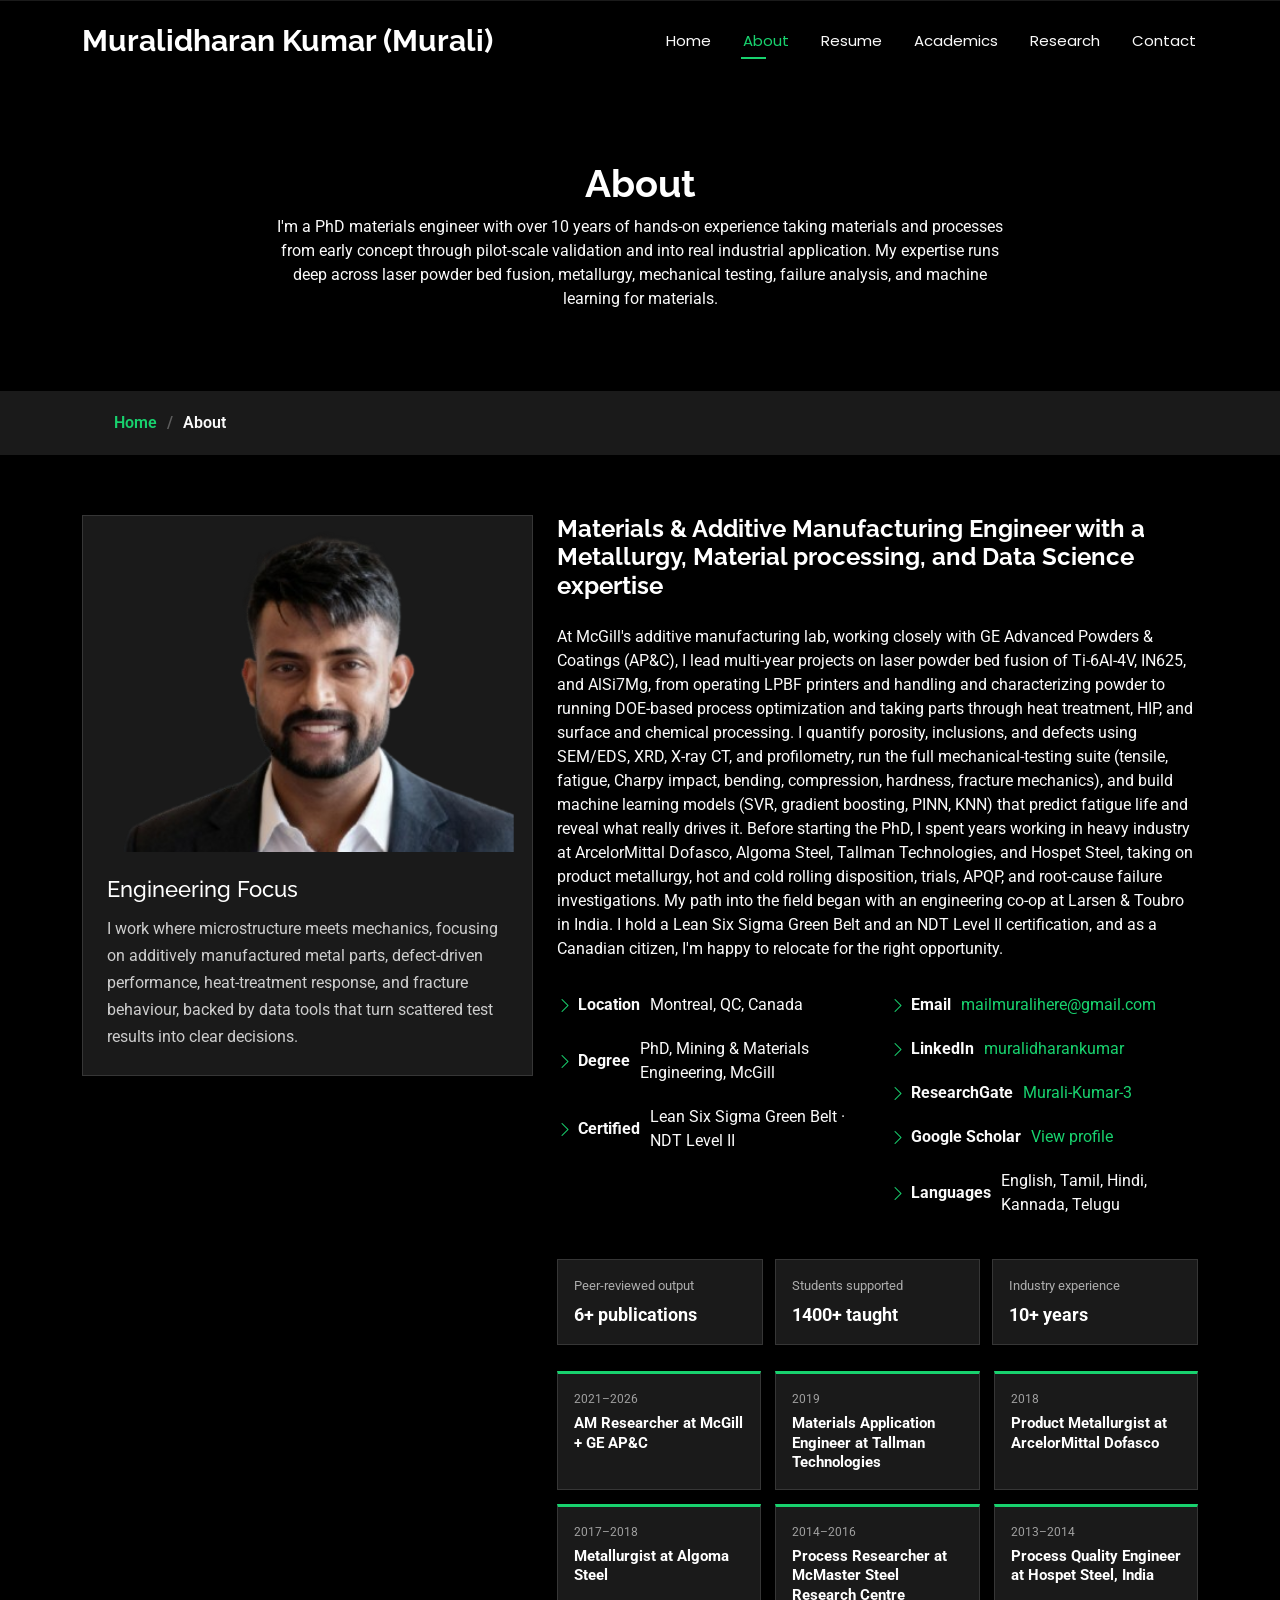
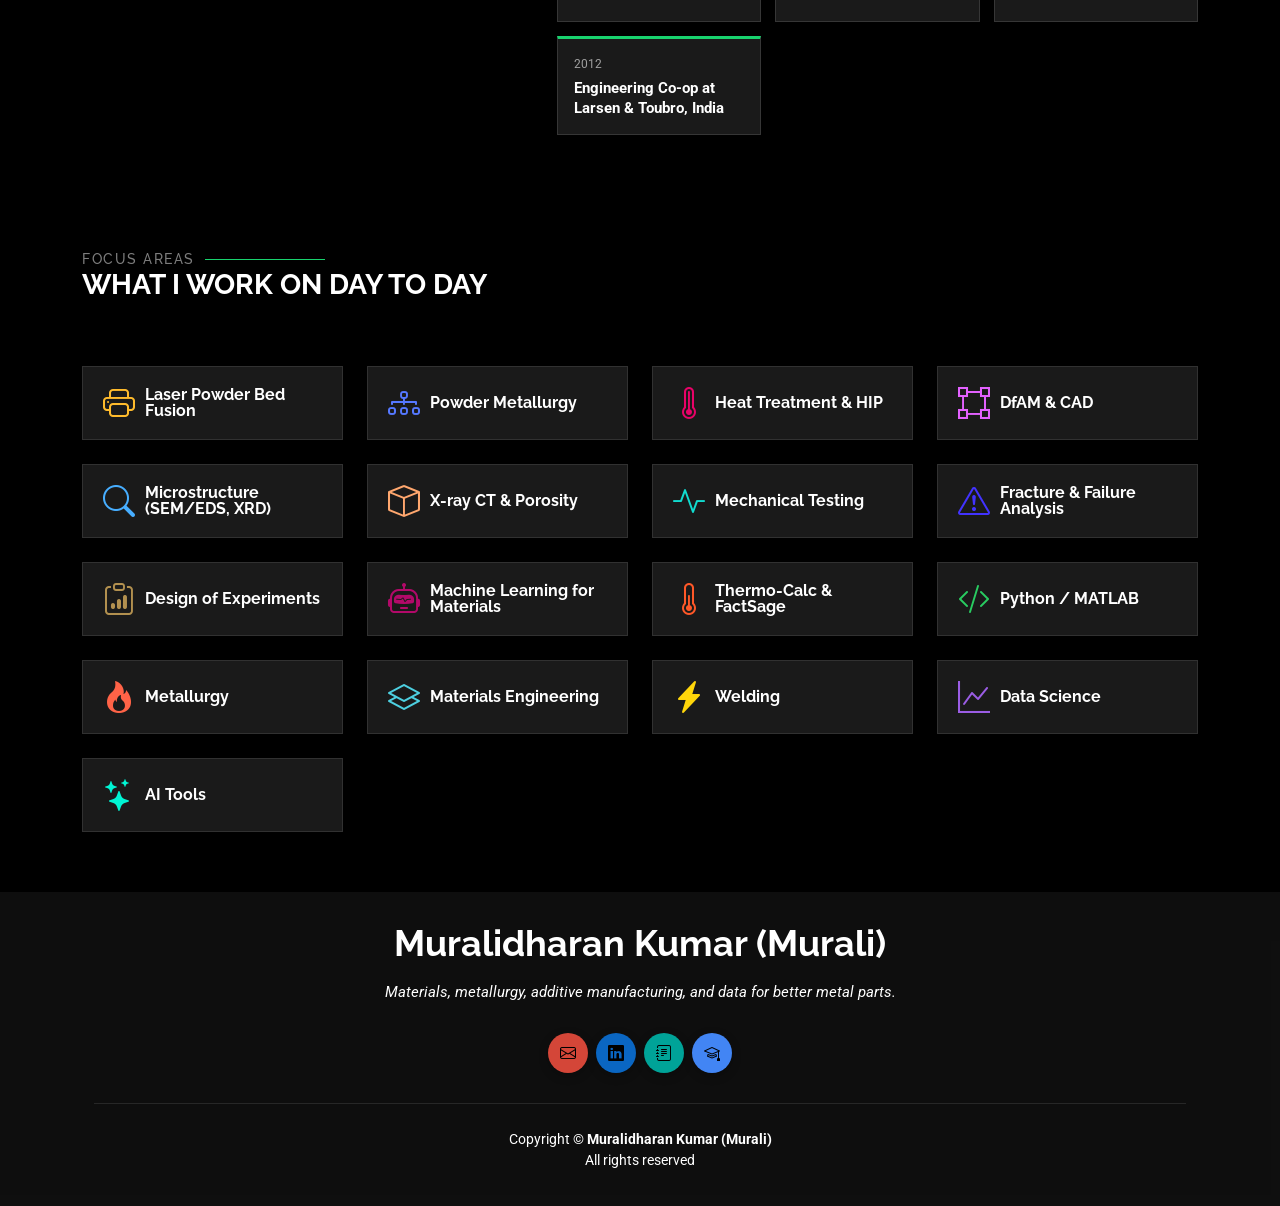
==== about.html @ 778f68cd "Muralidharan Kumar — Version 1 Personal portfolio site: PhD materials & additive manufacturing engin" ====
<!DOCTYPE html>
<html lang="en">

<head>
  <meta charset="utf-8">
  <meta content="width=device-width, initial-scale=1.0" name="viewport">
  <title>About - Muralidharan Kumar (Murali)</title>
  <meta name="description" content="About Muralidharan Kumar (Murali), PhD - a materials engineer with 10+ years across metal additive manufacturing, metallurgy, mechanical testing, failure analysis, and data-driven process optimization.">
  <meta name="keywords" content="Muralidharan Kumar (Murali), Materials Engineer, Additive Manufacturing, LPBF, Metallurgy, Failure Analysis, DOE, Machine Learning, McGill, GE Additive AP&C">

  <!-- Open Graph / Social Media Meta Tags -->
  <meta property="og:type" content="website">
  <meta property="og:url" content="https://yourusername.github.io/itsmurliweb/about.html">
  <meta property="og:title" content="About Muralidharan Kumar (Murali), PhD">
  <meta property="og:description" content="PhD materials engineer specializing in laser powder bed fusion, process-structure-property relationships, failure analysis, and ML for materials.">
  <meta property="og:image" content="https://yourusername.github.io/itsmurliweb/assets/img/murali-cutout.png">

  <!-- Favicons -->
  <link rel="icon" type="image/svg+xml" href="assets/img/favicon.svg">

  <!-- Fonts -->
  <link href="https://fonts.googleapis.com" rel="preconnect">
  <link href="https://fonts.gstatic.com" rel="preconnect" crossorigin>
  <link href="https://fonts.googleapis.com/css2?family=Roboto:ital,wght@0,100;0,300;0,400;0,500;0,700;0,900;1,100;1,300;1,400;1,500;1,700;1,900&family=Poppins:ital,wght@0,100;0,200;0,300;0,400;0,500;0,600;0,700;0,800;0,900;1,100;1,200;1,300;1,400;1,500;1,600;1,700;1,800;1,900&family=Raleway:ital,wght@0,100;0,200;0,300;0,400;0,500;0,600;0,700;0,800;0,900;1,100;1,200;1,300;1,400;1,500;1,600;1,700;1,800;1,900&display=swap" rel="stylesheet">

  <!-- Vendor CSS Files -->
  <link href="assets/vendor/bootstrap/css/bootstrap.min.css" rel="stylesheet">
  <link href="assets/vendor/bootstrap-icons/bootstrap-icons.css" rel="stylesheet">
  <link href="assets/vendor/aos/aos.css" rel="stylesheet">
  <link href="assets/vendor/swiper/swiper-bundle.min.css" rel="stylesheet">
  <link href="assets/vendor/glightbox/css/glightbox.min.css" rel="stylesheet">

  <!-- Main CSS File -->
  <link href="assets/css/main.css" rel="stylesheet">
  <link rel="canonical" href="https://yourusername.github.io/itsmurliweb/about.html">

  <!-- =======================================================
  * Template Name: Personal
  * Template URL: https://bootstrapmade.com/personal-free-resume-bootstrap-template/
  * Updated: Mar 05 2025 with Bootstrap v5.3.3
  * Author: BootstrapMade.com
  * License: https://bootstrapmade.com/license/
  ======================================================== -->
</head>

<body class="about-page">

  <header id="header" class="header d-flex align-items-center fixed-top">
    <div class="container-fluid container-xl position-relative d-flex align-items-center justify-content-between">

      <a href="index.html" class="logo d-flex align-items-center">
        <h1 class="sitename">Muralidharan Kumar (Murali)</h1>
      </a>

      <nav id="navmenu" class="navmenu">
        <ul>
          <li><a href="index.html">Home</a></li>
          <li><a href="about.html" class="active">About</a></li>
          <li><a href="resume.html">Resume</a></li>
          <li><a href="academics.html">Academics</a></li>
          <li><a href="projects.html">Research</a></li>
          <li><a href="contact.html">Contact</a></li>
        </ul>
        <i class="mobile-nav-toggle d-xl-none bi bi-list"></i>
      </nav>

    </div>
  </header>

  <main class="main">

    <!-- Page Title -->
    <div class="page-title" data-aos="fade">
      <div class="heading">
        <div class="container">
          <div class="row d-flex justify-content-center text-center">
            <div class="col-lg-8">
              <h1>About</h1>
              <p class="mb-0">I'm a PhD materials engineer with over 10 years of hands-on experience taking materials and processes from early concept through pilot-scale validation and into real industrial application. My expertise runs deep across laser powder bed fusion, metallurgy, mechanical testing, failure analysis, and machine learning for materials.</p>
            </div>
          </div>
        </div>
      </div>
      <nav class="breadcrumbs">
        <div class="container">
          <ol>
            <li><a href="index.html">Home</a></li>
            <li class="current">About</li>
          </ol>
        </div>
      </nav>
    </div><!-- End Page Title -->

    <!-- About Section -->
    <section id="about" class="about section">

      <div class="container" data-aos="fade-up" data-aos-delay="100">

        <div class="row gy-4 align-items-start">
          <div class="col-lg-5">
            <div class="profile-panel">
              <img src="assets/img/murali-cutout.png" class="img-fluid" alt="Muralidharan Kumar (Murali)"
                   onerror="this.onerror=null;this.src='assets/img/murali-placeholder.svg';">
              <div class="profile-panel-content">
                <h2>Engineering Focus</h2>
                <p>I work where microstructure meets mechanics, focusing on additively manufactured metal parts, defect-driven performance, heat-treatment response, and fracture behaviour, backed by data tools that turn scattered test results into clear decisions.</p>
              </div>
            </div>
          </div>

          <div class="col-lg-7 content">
            <h2>Materials &amp; Additive Manufacturing Engineer with a Metallurgy, Material processing, and Data Science expertise </h2>
            <p class="py-3">At McGill's additive manufacturing lab, working closely with GE Advanced Powders &amp; Coatings (AP&amp;C), I lead multi-year projects on laser powder bed fusion of Ti-6Al-4V, IN625, and AlSi7Mg, from operating LPBF printers and handling and characterizing powder to running DOE-based process optimization and taking parts through heat treatment, HIP, and surface and chemical processing. I quantify porosity, inclusions, and defects using SEM/EDS, XRD, X-ray CT, and profilometry, run the full mechanical-testing suite (tensile, fatigue, Charpy impact, bending, compression, hardness, fracture mechanics), and build machine learning models (SVR, gradient boosting, PINN, KNN) that predict fatigue life and reveal what really drives it. Before starting the PhD, I spent years working in heavy industry at ArcelorMittal Dofasco, Algoma Steel, Tallman Technologies, and Hospet Steel, taking on product metallurgy, hot and cold rolling disposition, trials, APQP, and root-cause failure investigations. My path into the field began with an engineering co-op at Larsen &amp; Toubro in India. I hold a Lean Six Sigma Green Belt and an NDT Level II certification, and as a Canadian citizen, I'm happy to relocate for the right opportunity.</p>

            <div class="row">
              <div class="col-md-6">
                <ul>
                  <li><i class="bi bi-chevron-right"></i> <strong>Location</strong> <span>Montreal, QC, Canada</span></li>
                  <li><i class="bi bi-chevron-right"></i> <strong>Degree</strong> <span>PhD, Mining &amp; Materials Engineering, McGill</span></li>
                  <li><i class="bi bi-chevron-right"></i> <strong>Certified</strong> <span>Lean Six Sigma Green Belt &middot; NDT Level II</span></li>
                </ul>
              </div>
              <div class="col-md-6">
                <ul>
                  <li><i class="bi bi-chevron-right"></i> <strong>Email</strong> <span><a href="mailto:mailmuralihere@gmail.com">mailmuralihere@gmail.com</a></span></li>
                  <li><i class="bi bi-chevron-right"></i> <strong>LinkedIn</strong> <span><a href="https://www.linkedin.com/in/muralidharankumar" target="_blank" rel="noopener noreferrer">muralidharankumar</a></span></li>
                  <li><i class="bi bi-chevron-right"></i> <strong>ResearchGate</strong> <span><a href="https://www.researchgate.net/profile/Murali-Kumar-3" target="_blank" rel="noopener noreferrer">Murali-Kumar-3</a></span></li>
                  <li><i class="bi bi-chevron-right"></i> <strong>Google Scholar</strong> <span><a href="https://scholar.google.com/citations?user=EyrufDgAAAAJ" target="_blank" rel="noopener noreferrer">View profile</a></span></li>
                  <li><i class="bi bi-chevron-right"></i> <strong>Languages</strong> <span>English, Tamil, Hindi, Kannada, Telugu</span></li>
                </ul>
              </div>
            </div>

            <div class="about-highlights">
              <div>
                <span>Peer-reviewed output</span>
                <strong>6+ publications</strong>
              </div>
              <div>
                <span>Students supported</span>
                <strong>1400+ taught</strong>
              </div>
              <div>
                <span>Industry experience</span>
                <strong>10+ years</strong>
              </div>
            </div>

            <div class="career-strip">
              <div>
                <span>2021&ndash;2026</span>
                <strong>AM Researcher at McGill + GE AP&amp;C</strong>
              </div>
              <div>
                <span>2019</span>
                <strong>Materials Application Engineer at Tallman Technologies</strong>
              </div>
              <div>
                <span>2018</span>
                <strong>Product Metallurgist at ArcelorMittal Dofasco</strong>
              </div>
              <div>
                <span>2017&ndash;2018</span>
                <strong>Metallurgist at Algoma Steel</strong>
              </div>
              <div>
                <span>2014&ndash;2016</span>
                <strong>Process Researcher at McMaster Steel Research Centre</strong>
              </div>
              <div>
                <span>2013&ndash;2014</span>
                <strong>Process Quality Engineer at Hospet Steel, India</strong>
              </div>
              <div>
                <span>2012</span>
                <strong>Engineering Co-op at Larsen &amp; Toubro, India</strong>
              </div>
            </div>
          </div>
        </div>

      </div>

    </section><!-- /About Section -->

    <!-- Interests Section -->
    <section id="interests" class="interests section">

      <!-- Section Title -->
      <div class="container section-title" data-aos="fade-up">
        <h2>Focus Areas</h2>
        <div><span>What I work on</span> <span class="description-title">day to day</span></div>
      </div><!-- End Section Title -->

      <div class="container">

        <div class="row gy-4">

          <div class="col-lg-3 col-md-4" data-aos="fade-up" data-aos-delay="100">
            <div class="features-item">
              <i class="bi bi-printer" style="color: #ffbb2c;"></i>
              <h3><a href="resume.html" class="stretched-link">Laser Powder Bed Fusion</a></h3>
            </div>
          </div><!-- End Feature Item -->

          <div class="col-lg-3 col-md-4" data-aos="fade-up" data-aos-delay="200">
            <div class="features-item">
              <i class="bi bi-diagram-3" style="color: #5578ff;"></i>
              <h3><a href="resume.html" class="stretched-link">Powder Metallurgy</a></h3>
            </div>
          </div><!-- End Feature Item -->

          <div class="col-lg-3 col-md-4" data-aos="fade-up" data-aos-delay="300">
            <div class="features-item">
              <i class="bi bi-thermometer-high" style="color: #e80368;"></i>
              <h3><a href="resume.html" class="stretched-link">Heat Treatment &amp; HIP</a></h3>
            </div>
          </div><!-- End Feature Item -->

          <div class="col-lg-3 col-md-4" data-aos="fade-up" data-aos-delay="400">
            <div class="features-item">
              <i class="bi bi-bounding-box" style="color: #e361ff;"></i>
              <h3><a href="resume.html" class="stretched-link">DfAM &amp; CAD</a></h3>
            </div>
          </div><!-- End Feature Item -->

          <div class="col-lg-3 col-md-4" data-aos="fade-up" data-aos-delay="500">
            <div class="features-item">
              <i class="bi bi-search" style="color: #47aeff;"></i>
              <h3><a href="academics.html" class="stretched-link">Microstructure (SEM/EDS, XRD)</a></h3>
            </div>
          </div><!-- End Feature Item -->

          <div class="col-lg-3 col-md-4" data-aos="fade-up" data-aos-delay="600">
            <div class="features-item">
              <i class="bi bi-box" style="color: #ffa76e;"></i>
              <h3><a href="academics.html" class="stretched-link">X-ray CT &amp; Porosity</a></h3>
            </div>
          </div><!-- End Feature Item -->

          <div class="col-lg-3 col-md-4" data-aos="fade-up" data-aos-delay="700">
            <div class="features-item">
              <i class="bi bi-activity" style="color: #11dbcf;"></i>
              <h3><a href="resume.html" class="stretched-link">Mechanical Testing</a></h3>
            </div>
          </div><!-- End Feature Item -->

          <div class="col-lg-3 col-md-4" data-aos="fade-up" data-aos-delay="800">
            <div class="features-item">
              <i class="bi bi-exclamation-triangle" style="color: #4233ff;"></i>
              <h3><a href="resume.html" class="stretched-link">Fracture &amp; Failure Analysis</a></h3>
            </div>
          </div><!-- End Feature Item -->

          <div class="col-lg-3 col-md-4" data-aos="fade-up" data-aos-delay="900">
            <div class="features-item">
              <i class="bi bi-clipboard-data" style="color: #b2904f;"></i>
              <h3><a href="resume.html" class="stretched-link">Design of Experiments</a></h3>
            </div>
          </div><!-- End Feature Item -->

          <div class="col-lg-3 col-md-4" data-aos="fade-up" data-aos-delay="1000">
            <div class="features-item">
              <i class="bi bi-robot" style="color: #b20969;"></i>
              <h3><a href="projects.html" class="stretched-link">Machine Learning for Materials</a></h3>
            </div>
          </div><!-- End Feature Item -->

          <div class="col-lg-3 col-md-4" data-aos="fade-up" data-aos-delay="1100">
            <div class="features-item">
              <i class="bi bi-thermometer-half" style="color: #ff5828;"></i>
              <h3><a href="resume.html" class="stretched-link">Thermo-Calc &amp; FactSage</a></h3>
            </div>
          </div><!-- End Feature Item -->

          <div class="col-lg-3 col-md-4" data-aos="fade-up" data-aos-delay="1200">
            <div class="features-item">
              <i class="bi bi-code-slash" style="color: #29cc61;"></i>
              <h3><a href="resume.html" class="stretched-link">Python / MATLAB</a></h3>
            </div>
          </div><!-- End Feature Item -->

          <div class="col-lg-3 col-md-4" data-aos="fade-up" data-aos-delay="1300">
            <div class="features-item">
              <i class="bi bi-fire" style="color: #ff6347;"></i>
              <h3><a href="resume.html" class="stretched-link">Metallurgy</a></h3>
            </div>
          </div><!-- End Feature Item -->

          <div class="col-lg-3 col-md-4" data-aos="fade-up" data-aos-delay="1400">
            <div class="features-item">
              <i class="bi bi-layers" style="color: #4dd0e1;"></i>
              <h3><a href="resume.html" class="stretched-link">Materials Engineering</a></h3>
            </div>
          </div><!-- End Feature Item -->

          <div class="col-lg-3 col-md-4" data-aos="fade-up" data-aos-delay="1500">
            <div class="features-item">
              <i class="bi bi-lightning-charge-fill" style="color: #ffd60a;"></i>
              <h3><a href="projects.html" class="stretched-link">Welding</a></h3>
            </div>
          </div><!-- End Feature Item -->

          <div class="col-lg-3 col-md-4" data-aos="fade-up" data-aos-delay="1600">
            <div class="features-item">
              <i class="bi bi-graph-up" style="color: #9b5de5;"></i>
              <h3><a href="resume.html" class="stretched-link">Data Science</a></h3>
            </div>
          </div><!-- End Feature Item -->

          <div class="col-lg-3 col-md-4" data-aos="fade-up" data-aos-delay="1700">
            <div class="features-item">
              <i class="bi bi-stars" style="color: #00f5d4;"></i>
              <h3><a href="resume.html" class="stretched-link">AI Tools</a></h3>
            </div>
          </div><!-- End Feature Item -->

        </div>

      </div>

    </section><!-- /Interests Section -->

  </main>

  <footer id="footer" class="footer dark-background">
    <div class="container">
      <h3 class="sitename">Muralidharan Kumar (Murali)</h3>
      <p>Materials, metallurgy, additive manufacturing, and data for better metal parts.</p>
      <div class="social-links d-flex justify-content-center">
        <a href="mailto:mailmuralihere@gmail.com" aria-label="Email"><i class="bi bi-envelope"></i></a>
        <a href="https://www.linkedin.com/in/muralidharankumar" target="_blank" rel="noopener noreferrer" aria-label="LinkedIn"><i class="bi bi-linkedin"></i></a>
        <a href="https://www.researchgate.net/profile/Murali-Kumar-3" target="_blank" rel="noopener noreferrer" aria-label="ResearchGate"><i class="bi bi-journal-text"></i></a>
        <a href="https://scholar.google.com/citations?user=EyrufDgAAAAJ" target="_blank" rel="noopener noreferrer" aria-label="Google Scholar"><i class="bi bi-mortarboard"></i></a>
      </div>
      <div class="container">
        <div class="copyright text-center">
          <div>Copyright &copy; <strong>Muralidharan Kumar (Murali)</strong></div>
          <div>All rights reserved</div>
        </div>
        <div class="credits">
          <!-- All the links in the footer should remain intact. -->
          <!-- You can delete the links only if you've purchased the pro version. -->
          <!-- Licensing information: https://bootstrapmade.com/license/ -->
        </div>
      </div>
    </div>
  </footer>

  <!-- Scroll Top -->
  <a href="#" id="scroll-top" class="scroll-top d-flex align-items-center justify-content-center"><i class="bi bi-arrow-up-short"></i></a>

  <!-- Preloader -->
  <div id="preloader"></div>

  <!-- Vendor JS Files -->
  <script src="assets/vendor/bootstrap/js/bootstrap.bundle.min.js"></script>
  <script src="assets/vendor/php-email-form/validate.js"></script>
  <script src="assets/vendor/aos/aos.js"></script>
  <script src="assets/vendor/typed.js/typed.umd.js"></script>
  <script src="assets/vendor/purecounter/purecounter_vanilla.js"></script>
  <script src="assets/vendor/waypoints/noframework.waypoints.js"></script>
  <script src="assets/vendor/swiper/swiper-bundle.min.js"></script>
  <script src="assets/vendor/glightbox/js/glightbox.min.js"></script>
  <script src="assets/vendor/imagesloaded/imagesloaded.pkgd.min.js"></script>
  <script src="assets/vendor/isotope-layout/isotope.pkgd.min.js"></script>

  <!-- Main JS File -->
  <script src="assets/js/main.js"></script>

</body>

</html>
---- assets/css/main.css ----
/**
* Template Name: Personal
* Template URL: https://bootstrapmade.com/personal-free-resume-bootstrap-template/
* Updated: Mar 05 2025 with Bootstrap v5.3.3
* Author: BootstrapMade.com
* License: https://bootstrapmade.com/license/
*/

/*--------------------------------------------------------------
# Font & Color Variables
# Help: https://bootstrapmade.com/color-system/
--------------------------------------------------------------*/
/* Fonts */
:root {
  --default-font: "Roboto",  system-ui, -apple-system, "Segoe UI", Roboto, "Helvetica Neue", Arial, "Noto Sans", "Liberation Sans", sans-serif, "Apple Color Emoji", "Segoe UI Emoji", "Segoe UI Symbol", "Noto Color Emoji";
  --heading-font: "Raleway",  sans-serif;
  --nav-font: "Poppins",  sans-serif;
}

/* Global Colors - The following color variables are used throughout the website. Updating them here will change the color scheme of the entire website */
:root { 
  --background-color: #000000; /* Background color for the entire website, including individual sections */
  --default-color: #fafafa; /* Default color used for the majority of the text content across the entire website */
  --heading-color: #ffffff; /* Color for headings, subheadings and title throughout the website */
  --accent-color: #18d26e; /* Accent color that represents your brand on the website. It's used for buttons, links, and other elements that need to stand out */
  --surface-color: #1a1a1a; /* The surface color is used as a background of boxed elements within sections, such as cards, icon boxes, or other elements that require a visual separation from the global background. */
  --contrast-color: #000000; /* Contrast color for text, ensuring readability against backgrounds of accent, heading, or default colors. */
}

/* Nav Menu Colors - The following color variables are used specifically for the navigation menu. They are separate from the global colors to allow for more customization options */
:root {
  --nav-color: #fafafa;  /* The default color of the main navmenu links */
  --nav-hover-color: #18d26e; /* Applied to main navmenu links when they are hovered over or active */
  --nav-mobile-background-color: #1a1a1a; /* Used as the background color for mobile navigation menu */
  --nav-dropdown-background-color: #1a1a1a; /* Used as the background color for dropdown items that appear when hovering over primary navigation items */
  --nav-dropdown-color: #fafafa; /* Used for navigation links of the dropdown items in the navigation menu. */
  --nav-dropdown-hover-color: #18d26e; /* Similar to --nav-hover-color, this color is applied to dropdown navigation links when they are hovered over. */
}


/* Color Presets - These classes override global colors when applied to any section or element, providing reuse of the sam color scheme. */


.light-background {
  --background-color: #1a1a1a;
  --surface-color: #343434;
}

.social-icons a i {
  color: white;
}


.dark-background {
  --background-color: rgba(15, 15, 15, 0.975);
  --default-color: #ffffff;
  --heading-color: #ffffff;
  --surface-color: #292929f9;
  --contrast-color: #000000;
}

/* Smooth scroll */
:root {
  scroll-behavior: smooth;
}

/*--------------------------------------------------------------
# General Styling & Shared Classes
--------------------------------------------------------------*/
body {
  color: var(--default-color);
  background-color: var(--background-color);
  font-family: var(--default-font);
}

a {
  color: var(--accent-color);
  text-decoration: none;
  transition: 0.3s;
}

a:hover {
  color: color-mix(in srgb, var(--accent-color), transparent 25%);
  text-decoration: none;
}

h1,
h2,
h3,
h4,
h5,
h6 {
  color: var(--heading-color);
  font-family: var(--heading-font);
}

/* PHP Email Form Messages
------------------------------*/
.php-email-form .error-message {
  display: none;
  background: #df1529;
  color: #ffffff;
  text-align: left;
  padding: 15px;
  margin-bottom: 24px;
  font-weight: 600;
}

.php-email-form .sent-message {
  display: none;
  color: #ffffff;
  background: #059652;
  text-align: center;
  padding: 15px;
  margin-bottom: 24px;
  font-weight: 600;
}

.php-email-form .loading {
  display: none;
  background: var(--surface-color);
  text-align: center;
  padding: 15px;
  margin-bottom: 24px;
}

.php-email-form .loading:before {
  content: "";
  display: inline-block;
  border-radius: 50%;
  width: 24px;
  height: 24px;
  margin: 0 10px -6px 0;
  border: 3px solid var(--accent-color);
  border-top-color: var(--surface-color);
  animation: php-email-form-loading 1s linear infinite;
}

@keyframes php-email-form-loading {
  0% {
    transform: rotate(0deg);
  }

  100% {
    transform: rotate(360deg);
  }
}

/*--------------------------------------------------------------
# Global Header
--------------------------------------------------------------*/
.header {
  --background-color: rgba(0, 0, 0, 0);
  color: var(--default-color);
  background-color: var(--background-color);
  padding: 15px 0;
  transition: all 0.5s;
  z-index: 997;
}

.header .logo {
  line-height: 1;
}

.header .logo img {
  max-height: 32px;
  margin-right: 8px;
}

.header .logo h1 {
  font-size: 30px;
  margin: 0;
  font-weight: 700;
  color: var(--heading-color);
}

.scrolled .header {
  box-shadow: 0px 0 18px rgba(0, 0, 0, 0.1);
}

/* Global Header on Scroll
------------------------------*/
.scrolled .header {
  --background-color: rgba(0, 0, 0, 0.8);
}

/*--------------------------------------------------------------
# Navigation Menu
--------------------------------------------------------------*/
/* Desktop Navigation */
@media (min-width: 1200px) {
  .navmenu {
    padding: 0;
  }

  .navmenu ul {
    margin: 0;
    padding: 0;
    display: flex;
    list-style: none;
    align-items: center;
  }

  .navmenu li {
    position: relative;
  }

  .navmenu>ul>li {
    white-space: nowrap;
    padding: 15px 14px;
  }

  .navmenu>ul>li:last-child {
    padding-right: 0;
  }

  .navmenu a,
  .navmenu a:focus {
    color: var(--nav-color);
    font-size: 15px;
    padding: 0 2px;
    font-family: var(--nav-font);
    font-weight: 400;
    display: flex;
    align-items: center;
    justify-content: space-between;
    white-space: nowrap;
    transition: 0.3s;
    position: relative;
  }

  .navmenu a i,
  .navmenu a:focus i {
    font-size: 12px;
    line-height: 0;
    margin-left: 5px;
    transition: 0.3s;
  }

  .navmenu>ul>li>a:before {
    content: "";
    position: absolute;
    height: 2px;
    bottom: -6px;
    left: 0;
    background-color: var(--nav-hover-color);
    visibility: hidden;
    width: 0px;
    transition: all 0.3s ease-in-out 0s;
  }

  .navmenu a:hover:before,
  .navmenu li:hover>a:before,
  .navmenu .active:before {
    visibility: visible;
    width: 25px;
  }

  .navmenu li:hover>a,
  .navmenu .active,
  .navmenu .active:focus {
    color: var(--nav-hover-color);
  }

  .navmenu .dropdown ul {
    margin: 0;
    padding: 10px 0;
    background: var(--nav-dropdown-background-color);
    display: block;
    position: absolute;
    visibility: hidden;
    left: 14px;
    top: 130%;
    opacity: 0;
    transition: 0.3s;
    border-radius: 4px;
    z-index: 99;
    box-shadow: 0px 0px 30px rgba(0, 0, 0, 0.1);
  }

  .navmenu .dropdown ul li {
    min-width: 200px;
  }

  .navmenu .dropdown ul a {
    padding: 10px 20px;
    font-size: 15px;
    text-transform: none;
    color: var(--nav-dropdown-color);
  }

  .navmenu .dropdown ul a i {
    font-size: 12px;
  }

  .navmenu .dropdown ul a:hover,
  .navmenu .dropdown ul .active:hover,
  .navmenu .dropdown ul li:hover>a {
    color: var(--nav-dropdown-hover-color);
  }

  .navmenu .dropdown:hover>ul {
    opacity: 1;
    top: 100%;
    visibility: visible;
  }

  .navmenu .dropdown .dropdown ul {
    top: 0;
    left: -90%;
    visibility: hidden;
  }

  .navmenu .dropdown .dropdown:hover>ul {
    opacity: 1;
    top: 0;
    left: -100%;
    visibility: visible;
  }
}

/* Mobile Navigation */
@media (max-width: 1199px) {
  .mobile-nav-toggle {
    color: var(--nav-color);
    font-size: 28px;
    line-height: 0;
    margin-right: 10px;
    cursor: pointer;
    transition: color 0.3s;
  }

  .navmenu {
    padding: 0;
    z-index: 9997;
  }

  .navmenu ul {
    display: none;
    list-style: none;
    position: absolute;
    inset: 60px 20px 20px 20px;
    padding: 10px 0;
    margin: 0;
    border-radius: 6px;
    background-color: var(--nav-mobile-background-color);
    border: 1px solid color-mix(in srgb, var(--default-color), transparent 90%);
    box-shadow: none;
    overflow-y: auto;
    transition: 0.3s;
    z-index: 9998;
  }

  .navmenu a,
  .navmenu a:focus {
    color: var(--nav-dropdown-color);
    padding: 10px 20px;
    font-family: var(--nav-font);
    font-size: 17px;
    font-weight: 500;
    display: flex;
    align-items: center;
    justify-content: space-between;
    white-space: nowrap;
    transition: 0.3s;
  }

  .navmenu a i,
  .navmenu a:focus i {
    font-size: 12px;
    line-height: 0;
    margin-left: 5px;
    width: 30px;
    height: 30px;
    display: flex;
    align-items: center;
    justify-content: center;
    border-radius: 50%;
    transition: 0.3s;
    background-color: color-mix(in srgb, var(--accent-color), transparent 90%);
  }

  .navmenu a i:hover,
  .navmenu a:focus i:hover {
    background-color: var(--accent-color);
    color: var(--contrast-color);
  }

  .navmenu a:hover,
  .navmenu .active,
  .navmenu .active:focus {
    color: var(--nav-dropdown-hover-color);
  }

  .navmenu .active i,
  .navmenu .active:focus i {
    background-color: var(--accent-color);
    color: var(--contrast-color);
    transform: rotate(180deg);
  }

  .navmenu .dropdown ul {
    position: static;
    display: none;
    z-index: 99;
    padding: 10px 0;
    margin: 10px 20px;
    background-color: var(--nav-dropdown-background-color);
    transition: all 0.5s ease-in-out;
  }

  .navmenu .dropdown ul ul {
    background-color: rgba(33, 37, 41, 0.1);
  }

  .navmenu .dropdown>.dropdown-active {
    display: block;
    background-color: rgba(33, 37, 41, 0.03);
  }

  .mobile-nav-active {
    overflow: hidden;
  }

  .mobile-nav-active .mobile-nav-toggle {
    color: #fff;
    position: absolute;
    font-size: 32px;
    top: 15px;
    right: 15px;
    margin-right: 0;
    z-index: 9999;
  }

  .mobile-nav-active .navmenu {
    position: fixed;
    overflow: hidden;
    inset: 0;
    background: rgba(33, 37, 41, 0.8);
    transition: 0.3s;
  }

  .mobile-nav-active .navmenu>ul {
    display: block;
  }
}

/*--------------------------------------------------------------
# Global Footer
--------------------------------------------------------------*/
.footer {
  color: var(--default-color);
  background-color: var(--background-color);
  font-size: 14px;
  text-align: center;
  padding: 30px 0;
  position: relative;
}

.footer h3 {
  font-size: 36px;
  font-weight: 700;
  position: relative;
  padding: 0;
  margin: 0 0 15px 0;
}

.footer p {
  font-size: 15px;
  font-style: italic;
  padding: 0;
  margin: 0 0 30px 0;
}

.footer .social-links {
  margin: 0 0 30px 0;
}

.footer .social-links a {
  font-size: 16px;
  display: flex;
  align-items: center;
  justify-content: center;
  background: var(--accent-color);
  color: var(--contrast-color);
  line-height: 1;
  margin: 0 4px;
  border-radius: 50%;
  text-align: center;
  width: 40px;
  height: 40px;
  box-shadow: 0 3px 10px rgba(0, 0, 0, 0.25);
  transition: transform 0.2s ease, background 0.2s ease, box-shadow 0.2s ease;
}

.footer .social-links a:hover {
  background: color-mix(in srgb, var(--accent-color), transparent 20%);
  transform: translateY(-1px);
  box-shadow: 0 5px 14px rgba(0, 0, 0, 0.35);
  text-decoration: none;
}

/* Brand-specific backgrounds for better visibility (Footer) */
.footer .social-links a[href^="mailto:"] {
  background-color: #D44638;
}
.footer .social-links a[href*="linkedin.com"] {
  background-color: #0A66C2;
}
.footer .social-links a[href*="facebook.com"] {
  background-color: #1877F2;
}
.footer .social-links a[href*="instagram.com"] {
  background: linear-gradient(45deg,#f09433 0%,#e6683c 25%,#dc2743 50%,#cc2366 75%,#bc1888 100%);
}
.footer .social-links a[href*="github.com"] {
  background-color: #24292e;
}
.footer .social-links a[href*="researchgate.net"] {
  background-color: #00A398;
}
.footer .social-links a[href*="scholar.google"] {
  background-color: #4285F4;
}

.footer .copyright {
  padding-top: 25px;
  border-top: 1px solid color-mix(in srgb, var(--default-color), transparent 90%);
}

.footer .credits {
  font-size: 13px;
  padding-top: 5px;
}

/*--------------------------------------------------------------
# Preloader
--------------------------------------------------------------*/
#preloader {
  position: fixed;
  inset: 0;
  z-index: 999999;
  overflow: hidden;
  background: var(--background-color);
  transition: all 0.6s ease-out;
}

#preloader:before {
  content: "";
  position: fixed;
  top: calc(50% - 30px);
  left: calc(50% - 30px);
  border: 6px solid #ffffff;
  border-color: var(--accent-color) transparent var(--accent-color) transparent;
  border-radius: 50%;
  width: 60px;
  height: 60px;
  animation: animate-preloader 1.5s linear infinite;
}

@keyframes animate-preloader {
  0% {
    transform: rotate(0deg);
  }

  100% {
    transform: rotate(360deg);
  }
}

/*--------------------------------------------------------------
# Scroll Top Button
--------------------------------------------------------------*/
.scroll-top {
  position: fixed;
  visibility: hidden;
  opacity: 0;
  right: 15px;
  bottom: -15px;
  z-index: 99999;
  background-color: var(--accent-color);
  width: 44px;
  height: 44px;
  border-radius: 50px;
  transition: all 0.4s;
}

.scroll-top i {
  font-size: 24px;
  color: var(--contrast-color);
  line-height: 0;
}

.scroll-top:hover {
  background-color: color-mix(in srgb, var(--accent-color), transparent 20%);
  color: var(--contrast-color);
}

.scroll-top.active {
  visibility: visible;
  opacity: 1;
  bottom: 15px;
}

/*--------------------------------------------------------------
# Disable aos animation delay on mobile devices
--------------------------------------------------------------*/
@media screen and (max-width: 768px) {
  [data-aos-delay] {
    transition-delay: 0 !important;
  }
}

/*--------------------------------------------------------------
# Global Page Titles & Breadcrumbs
--------------------------------------------------------------*/
.page-title {
  color: var(--default-color);
  background-color: var(--background-color);
  position: relative;
}

.page-title .heading {
  padding: 160px 0 80px 0;
  border-top: 1px solid color-mix(in srgb, var(--default-color), transparent 90%);
}

.page-title .heading h1 {
  font-size: 38px;
  font-weight: 700;
}

.page-title nav {
  background-color: color-mix(in srgb, var(--default-color), transparent 90%);
  padding: 20px 0;
}

.page-title nav ol {
  display: flex;
  flex-wrap: wrap;
  list-style: none;
  margin: 0;
  font-size: 16px;
  font-weight: 600;
}

.page-title nav ol li+li {
  padding-left: 10px;
}

.page-title nav ol li+li::before {
  content: "/";
  display: inline-block;
  padding-right: 10px;
  color: color-mix(in srgb, var(--default-color), transparent 70%);
}

/*--------------------------------------------------------------
# Global Sections
--------------------------------------------------------------*/
section,
.section {
  color: var(--default-color);
  background-color: var(--background-color);
  padding: 60px 0;
  scroll-margin-top: 100px;
  overflow: clip;
}

@media (max-width: 1199px) {

  section,
  .section {
    scroll-margin-top: 66px;
  }
}

/*--------------------------------------------------------------
# Global Section Titles
--------------------------------------------------------------*/
.section-title {
  padding-bottom: 60px;
  position: relative;
}

.section-title h2 {
  font-size: 14px;
  font-weight: 500;
  padding: 0;
  line-height: 1px;
  margin: 0;
  letter-spacing: 1.5px;
  text-transform: uppercase;
  color: color-mix(in srgb, var(--default-color), transparent 50%);
  position: relative;
}

.section-title h2::after {
  content: "";
  width: 120px;
  height: 1px;
  display: inline-block;
  background: var(--accent-color);
  margin: 4px 10px;
}

.section-title div {
  color: var(--heading-color);
  margin: 0;
  margin: 0;
  font-size: 28px;
  font-weight: 700;
  text-transform: uppercase;
  font-family: var(--heading-font);
}

/*--------------------------------------------------------------
# Hero Section
--------------------------------------------------------------*/
.hero {
  width: 100%;
  min-height: 100vh;
  position: relative;
  padding: 110px 0 80px;
  display: flex;
  align-items: center;
  justify-content: center;
  overflow: hidden;
}

.hero-bg {
  position: absolute;
  inset: 0;
  display: block;
  width: 100%;
  height: 100%;
  object-fit: cover;
  object-position: center top;
  z-index: 1;
}

.hero::before {
  content: "";
  position: absolute;
  bottom: 0;
  left: 0;
  top: 0;
  width: 65%;
  background:
    linear-gradient(90deg, rgba(0, 0, 0, 0.30) 0%, rgba(0, 0, 0, 0.15) 66%, rgba(0, 0, 0, 0) 100%),
    radial-gradient(circle at 28% 46%, rgba(24, 210, 110, 0.05), transparent 38%);
  pointer-events: none;
  z-index: 1;
}

.hero .container {
  position: relative;
  z-index: 3;
}

.hero-grid {
  align-items: center;
  display: flex;
  justify-content: flex-start;
}

/* Desktop: large portrait on the right, the text card floats over its left
   edge (see the max-width:992 block for the stacked mobile layout). */
.hero-photo {
  position: absolute;
  top: 50%;
  left: clamp(280px, 30vw, 380px);
  transform: translateY(-50%);
  z-index: 2;
  width: clamp(560px, 54vw, 760px);
  pointer-events: none;
}

/* soft light behind the figure so the cut-out reads against the dark section */
.hero-photo::before {
  content: "";
  position: absolute;
  left: 50%;
  top: 44%;
  width: 90%;
  aspect-ratio: 1 / 1;
  transform: translate(-50%, -50%);
  background: radial-gradient(closest-side, rgba(24, 210, 110, 0.22), rgba(24, 210, 110, 0.06) 58%, transparent 78%);
  z-index: -1;
}

.hero-photo img {
  display: block;
  width: 100%;
  height: auto;
}

.hero-photo img:not(.is-placeholder) {
  -webkit-mask-image: linear-gradient(to bottom, #000 78%, transparent 99%);
  mask-image: linear-gradient(to bottom, #000 78%, transparent 99%);
}

.hero-profile {
  position: relative;
  z-index: 5;
  max-width: 500px;
  background: rgba(6, 9, 8, 0.82);
  -webkit-backdrop-filter: blur(8px) saturate(115%);
  backdrop-filter: blur(8px) saturate(115%);
  border: 1px solid rgba(255, 255, 255, 0.12);
  border-left: 4px solid var(--accent-color);
  border-radius: 20px;
  box-shadow: 0 22px 64px rgba(0, 0, 0, 0.4);
  padding: 34px 36px;
}

.hero-eyebrow {
  color: color-mix(in srgb, var(--accent-color), #ffffff 26%);
  display: inline-block;
  font-family: var(--nav-font);
  font-size: 14px;
  font-weight: 600;
  letter-spacing: 0;
  margin-bottom: 12px;
  text-transform: uppercase;
}

.hero h2 {
  margin: 0;
  font-size: clamp(36px, 4.8vw, 56px);
  font-weight: 700;
  line-height: 1.08;
  text-shadow: 0 6px 28px rgba(0, 0, 0, 0.45);
}

.hero p {
  margin: 8px 0 0 0;
  font-size: clamp(20px, 2.4vw, 28px);
}

.hero p span {
  letter-spacing: 1px;
  border-bottom: 2px solid var(--accent-color);
}

.hero .hero-summary {
  color: color-mix(in srgb, var(--default-color), transparent 6%);
  font-size: 18px;
  line-height: 1.6;
  margin-top: 18px;
  max-width: 660px;
}

.hero-tags {
  display: flex;
  flex-wrap: wrap;
  gap: 10px;
  margin-top: 24px;
}

.hero-tags span {
  background: rgba(24, 210, 110, 0.12);
  border: 1px solid rgba(24, 210, 110, 0.28);
  border-radius: 999px;
  color: color-mix(in srgb, var(--default-color), transparent 8%);
  font-family: var(--nav-font);
  font-size: 13px;
  font-weight: 600;
  padding: 8px 12px;
}

.hero-actions {
  display: flex;
  flex-wrap: wrap;
  gap: 12px;
  margin-top: 26px;
}

.btn-portfolio {
  align-items: center;
  border-radius: 4px;
  display: inline-flex;
  font-family: var(--nav-font);
  font-size: 14px;
  font-weight: 600;
  gap: 8px;
  justify-content: center;
  line-height: 1;
  min-height: 44px;
  padding: 13px 18px;
}

.btn-primary-portfolio {
  background: var(--accent-color);
  color: var(--contrast-color);
}

.btn-primary-portfolio:hover {
  background: color-mix(in srgb, var(--accent-color), #ffffff 12%);
  color: var(--contrast-color);
}

.btn-secondary-portfolio {
  border: 1px solid color-mix(in srgb, var(--default-color), transparent 65%);
  color: var(--heading-color);
}

.btn-secondary-portfolio:hover {
  border-color: var(--accent-color);
  color: var(--accent-color);
}

.hero .social-links {
  margin-top: 26px;
  padding-left: 0;
  display: flex;
  flex-wrap: wrap;
  gap: 12px;
}

.hero .social-links a {
  background-color: rgba(0, 0, 0, 0.6);
  color: #ffffff;
  font-size: 16px;
  width: 40px;
  height: 40px;
  border-radius: 50%;
  display: inline-flex;
  align-items: center;
  justify-content: center;
  margin-right: 0;
  border: 1px solid rgba(255, 255, 255, 0.08);
  box-shadow: 0 4px 14px rgba(0, 0, 0, 0.35);
  transition: transform 0.2s ease, background-color 0.2s ease, color 0.2s ease, box-shadow 0.2s ease;
  backdrop-filter: saturate(120%) blur(2px);
  
}

.hero .social-links a:hover {
  background-color: var(--accent-color);
  color: var(--contrast-color);
  transform: translateY(-1px);
  box-shadow: 0 6px 18px rgba(0, 0, 0, 0.45);
}

/* Brand-specific backgrounds for better visibility (Hero) */
.hero .social-links a[href^="mailto:"] {
  background-color: #D44638; /* Gmail red */
}
.hero .social-links a[href*="linkedin.com"] {
  background-color: #0A66C2;
}
.hero .social-links a[href*="facebook.com"] {
  background-color: #1877F2;
}
.hero .social-links a[href*="instagram.com"] {
  background: linear-gradient(45deg,#f09433 0%,#e6683c 25%,#dc2743 50%,#cc2366 75%,#bc1888 100%);
}
.hero .social-links a[href*="github.com"] {
  background-color: #24292e;
}
.hero .social-links a[href*="researchgate.net"] {
  background-color: #00A398;
}
.hero .social-links a[href*="scholar.google"] {
  background-color: #4285F4;
}

/* Focus styles for accessibility */
.hero .social-links a:focus-visible,
.footer .social-links a:focus-visible {
  outline: 2px solid #ffffff;
  outline-offset: 2px;
}

/* Normalize icon sizes and alignment inside social buttons */
.hero .social-links a i {
  font-size: 19px;
  line-height: 1;
  transform: translateY(0.5px);
}

/* Shorter desktop windows: keep the portrait from tucking under the header */
@media (min-width: 993px) and (max-height: 820px) {
  .hero-photo {
    width: clamp(440px, 40vw, 600px);
  }
}

@media (max-width: 992px) {
  .hero {
    min-height: auto;
    align-items: flex-start;
    padding: 130px 0 70px;
  }

  .hero-grid {
    flex-direction: column-reverse;
    align-items: stretch;
    gap: 28px;
  }

  .hero-profile {
    max-width: 100%;
    width: 100%;
    -webkit-backdrop-filter: none;
    backdrop-filter: none;
  }

  .hero-photo {
    position: relative;
    top: auto;
    transform: none;
    left: auto;
    right: auto;
    width: min(480px, 90%);
    align-self: center;
    margin-right: 0;
  }

  .hero::before {
    width: 100%;
  }
}

@media (max-width: 768px) {
  .hero {
    padding: 110px 0 70px;
  }

  .hero::before {
    width: 100%;
    background:
      linear-gradient(180deg, rgba(0, 0, 0, 0.62) 0%, rgba(0, 0, 0, 0.44) 48%, rgba(0, 0, 0, 0.18) 100%),
      radial-gradient(circle at 42% 20%, rgba(24, 210, 110, 0.12), transparent 34%);
  }

  .hero-profile {
    border-radius: 14px;
    padding: 24px;
  }

  .hero-tags {
    gap: 8px;
  }

  .hero-tags span {
    font-size: 12px;
    padding: 7px 10px;
  }

  .hero h2 {
    font-size: 32px;
  }

  .hero p {
    font-size: 20px;
  }

  .hero .hero-summary {
    font-size: 15px;
  }

  .hero-actions {
    align-items: stretch;
    flex-direction: column;
    max-width: 260px;
  }

  .hero .social-links {
    justify-content: center;
  }
}

/*--------------------------------------------------------------
# About Section
--------------------------------------------------------------*/
.about .content h2 {
  font-weight: 700;
  font-size: 24px;
}

.about .content ul {
  list-style: none;
  padding: 0;
}

.about .content ul li {
  margin-bottom: 20px;
  display: flex;
  align-items: center;
}

.about .content ul strong {
  margin-right: 10px;
}

.about .content ul i {
  font-size: 16px;
  margin-right: 5px;
  color: var(--accent-color);
  line-height: 0;
}

.profile-panel {
  background: var(--surface-color);
  border: 1px solid color-mix(in srgb, var(--default-color), transparent 88%);
  height: 100%;
}

.profile-panel img {
  aspect-ratio: 4 / 3;
  display: block;
  object-fit: cover;
  object-position: 50% 11%;
  width: 100%;
}

.profile-panel-content {
  padding: 24px;
}

.profile-panel-content h2 {
  font-size: 22px;
  margin-bottom: 12px;
}

.profile-panel-content p {
  color: color-mix(in srgb, var(--default-color), transparent 20%);
  line-height: 1.7;
  margin: 0;
}

.about-highlights {
  display: grid;
  gap: 12px;
  grid-template-columns: repeat(3, 1fr);
  margin-top: 22px;
}

.about-highlights div {
  background: var(--surface-color);
  border: 1px solid color-mix(in srgb, var(--default-color), transparent 88%);
  padding: 16px;
}

.about-highlights span {
  color: color-mix(in srgb, var(--default-color), transparent 35%);
  display: block;
  font-size: 13px;
  margin-bottom: 6px;
}

.about-highlights strong {
  color: var(--heading-color);
  display: block;
  font-size: 18px;
}

@media (max-width: 768px) {
  .about-highlights {
    grid-template-columns: 1fr;
  }
}

/*--------------------------------------------------------------
# Stats Section
--------------------------------------------------------------*/
.stats i {
  background-color: var(--surface-color);
  color: var(--accent-color);
  box-shadow: 0px 2px 25px rgba(0, 0, 0, 0.1);
  width: 54px;
  height: 54px;
  font-size: 24px;
  border-radius: 50px;
  border: 2px solid var(--background-color);
  display: inline-flex;
  align-items: center;
  justify-content: center;
  position: relative;
  z-index: 1;
}

.stats .stats-item {
  background-color: var(--surface-color);
  margin-top: -27px;
  padding: 30px 30px 25px 30px;
  width: 100%;
  position: relative;
  text-align: center;
  box-shadow: 0px 2px 35px rgba(0, 0, 0, 0.1);
  border-radius: 4px;
  z-index: 0;
}

.stats .stats-item span {
  font-size: 36px;
  display: block;
  font-weight: 700;
  color: color-mix(in srgb, var(--default-color), transparent 20%);
}

.stats .stats-item p {
  padding: 0;
  margin: 0;
  font-family: var(--heading-font);
  font-size: 16px;
}

/*--------------------------------------------------------------
# Skills Section
--------------------------------------------------------------*/
.skills .progress {
  height: 60px;
  display: block;
  background: none;
  border-radius: 0;
}

.skills .progress .skill {
  color: var(--heading-color);
  padding: 0;
  margin: 0 0 6px 0;
  text-transform: uppercase;
  display: block;
  font-weight: 600;
  font-family: var(--heading-font);
}

.skills .progress .skill .val {
  float: right;
  font-style: normal;
}

.skills .progress-bar-wrap {
  background: color-mix(in srgb, var(--default-color), transparent 90%);
  height: 10px;
}

.skills .progress-bar {
  width: 1px;
  height: 10px;
  transition: 0.9s;
  background-color: var(--accent-color);
}

/*--------------------------------------------------------------
# Interests Section
--------------------------------------------------------------*/
.interests .features-item {
  background-color: var(--surface-color);
  display: flex;
  align-items: center;
  padding: 20px;
  transition: 0.3s;
  border: 1px solid color-mix(in srgb, var(--default-color), transparent 90%);
  position: relative;
}

.interests .features-item i {
  font-size: 32px;
  padding-right: 10px;
  line-height: 0;
}

.interests .features-item h3 {
  font-weight: 700;
  margin: 0;
  padding: 0;
  line-height: 1;
  font-size: 16px;
}

.interests .features-item h3 a {
  color: var(--heading-color);
  transition: 0.3s;
}

.interests .features-item:hover {
  border-color: var(--accent-color);
}

.interests .features-item:hover h3 a {
  color: var(--accent-color);
}

/*--------------------------------------------------------------
# Testimonials Section
--------------------------------------------------------------*/
.testimonials .testimonials-carousel,
.testimonials .testimonials-slider {
  overflow: hidden;
}

.testimonials .testimonial-item {
  box-sizing: content-box;
  min-height: 320px;
}

.testimonials .testimonial-item .testimonial-img {
  width: 90px;
  border-radius: 50%;
  margin: -40px 0 0 40px;
  position: relative;
  z-index: 2;
  border: 6px solid var(--background-color);
}

.testimonials .testimonial-item h3 {
  font-size: 18px;
  font-weight: bold;
  margin: 10px 0 5px 45px;
}

.testimonials .testimonial-item h4 {
  font-size: 14px;
  color: color-mix(in srgb, var(--default-color), transparent 20%);
  margin: 0 0 0 45px;
}

.testimonials .testimonial-item .quote-icon-left,
.testimonials .testimonial-item .quote-icon-right {
  color: color-mix(in srgb, var(--accent-color), transparent 50%);
  font-size: 26px;
  line-height: 0;
}

.testimonials .testimonial-item .quote-icon-left {
  display: inline-block;
  left: -5px;
  position: relative;
}

.testimonials .testimonial-item .quote-icon-right {
  display: inline-block;
  right: -5px;
  position: relative;
  top: 10px;
  transform: scale(-1, -1);
}

.testimonials .testimonial-item p {
  font-style: italic;
  margin: 0 15px 0 15px;
  padding: 20px 20px 60px 20px;
  background: var(--surface-color);
  border-radius: 6px;
  position: relative;
  z-index: 1;
}

.testimonials .swiper-wrapper {
  height: auto;
}

.testimonials .swiper-pagination {
  margin-top: 20px;
  position: relative;
}

.testimonials .swiper-pagination .swiper-pagination-bullet {
  width: 12px;
  height: 12px;
  background-color: var(--background-color);
  opacity: 1;
  border: 1px solid var(--accent-color);
}

.testimonials .swiper-pagination .swiper-pagination-bullet-active {
  background-color: var(--accent-color);
}

/*--------------------------------------------------------------
# Resume Section
--------------------------------------------------------------*/
.resume .resume-title {
  color: var(--heading-color);
  font-size: 26px;
  font-weight: 700;
  margin-top: 20px;
  margin-bottom: 20px;
}

.resume-intro {
  align-items: center;
  background: var(--surface-color);
  border: 1px solid color-mix(in srgb, var(--default-color), transparent 88%);
  display: flex;
  justify-content: space-between;
  margin-bottom: 28px;
  padding: 24px;
}

.resume-intro h2 {
  font-size: 30px;
  margin-bottom: 6px;
}

.resume-intro p {
  margin: 0;
}

.resume-links {
  display: flex;
  flex-wrap: wrap;
  gap: 10px;
}

.resume-links a {
  align-items: center;
  border: 1px solid color-mix(in srgb, var(--default-color), transparent 82%);
  border-radius: 4px;
  color: var(--heading-color);
  display: inline-flex;
  gap: 8px;
  padding: 10px 12px;
}

.resume-links a:hover {
  border-color: var(--accent-color);
  color: var(--accent-color);
}

.resume-photo-card {
  background: var(--surface-color);
  border: 1px solid color-mix(in srgb, var(--default-color), transparent 88%);
  border-left: 4px solid var(--accent-color);
  border-radius: 12px;
  margin: 0 0 28px;
  overflow: hidden;
  text-align: center;
}

.resume-photo-card img {
  display: block;
  margin: 22px auto 0;
  height: 345px;
  width: auto;
  max-width: 92%;
  object-fit: contain;
  filter: drop-shadow(0 14px 24px rgba(0, 0, 0, 0.35));
}

.resume-photo-card figcaption {
  border-top: 1px solid color-mix(in srgb, var(--default-color), transparent 88%);
  color: color-mix(in srgb, var(--default-color), transparent 15%);
  font-family: var(--nav-font);
  font-size: 13px;
  font-weight: 600;
  letter-spacing: 0.3px;
  margin-top: 16px;
  padding: 12px 16px;
  text-transform: uppercase;
}

.resume .resume-item {
  padding: 0 0 20px 20px;
  margin-top: -2px;
  border-left: 2px solid var(--accent-color);
  position: relative;
}

.resume .resume-item h4 {
  line-height: 18px;
  font-size: 18px;
  font-weight: 600;
  text-transform: uppercase;
  color: color-mix(in srgb, var(--default-color), transparent 20%);
  margin-bottom: 10px;
}

.resume-skill-groups {
  display: grid;
  gap: 12px;
}

.resume-skill-groups div {
  background: var(--surface-color);
  border: 1px solid color-mix(in srgb, var(--default-color), transparent 88%);
  padding: 16px;
}

.resume-skill-groups h4 {
  color: var(--accent-color);
  font-size: 14px;
  font-weight: 700;
  margin-bottom: 8px;
  text-transform: uppercase;
}

.resume-skill-groups p {
  color: color-mix(in srgb, var(--default-color), transparent 18%);
  margin: 0;
}

@media (max-width: 768px) {
  .resume-intro {
    align-items: flex-start;
    flex-direction: column;
    gap: 16px;
  }
}

.resume .resume-item h5 {
  font-size: 16px;
  padding: 5px 15px;
  display: inline-block;
  font-weight: 600;
  margin-bottom: 10px;
}

.resume .resume-item ul {
  padding-left: 20px;
}

.resume .resume-item ul li {
  padding-bottom: 10px;
}

.resume .resume-item:last-child {
  padding-bottom: 0;
}

.resume .resume-item::before {
  content: "";
  position: absolute;
  width: 16px;
  height: 16px;
  border-radius: 50px;
  left: -9px;
  top: 0;
  background: var(--background-color);
  border: 2px solid var(--accent-color);
}

/*--------------------------------------------------------------
# Services Section
--------------------------------------------------------------*/
.services .service-item {
  background-color: var(--surface-color);
  text-align: center;
  padding: 80px 20px;
  transition: all ease-in-out 0.3s;
  height: 100%;
}

.services .service-item .icon {
  margin: 0 auto;
  width: 64px;
  height: 64px;
  background: var(--accent-color);
  border-radius: 4px;
  display: flex;
  align-items: center;
  justify-content: center;
  margin-bottom: 20px;
  transition: 0.3s;
  transform-style: preserve-3d;
}

.services .service-item .icon i {
  color: var(--contrast-color);
  font-size: 28px;
  transition: ease-in-out 0.3s;
}

.services .service-item .icon::before {
  position: absolute;
  content: "";
  left: -8px;
  top: -8px;
  height: 100%;
  width: 100%;
  background: color-mix(in srgb, var(--accent-color), transparent 80%);
  border-radius: 5px;
  transition: all 0.3s ease-out 0s;
  transform: translateZ(-1px);
}

.services .service-item h3 {
  font-weight: 700;
  margin: 10px 0 15px 0;
  font-size: 22px;
}

.services .service-item p {
  line-height: 24px;
  font-size: 14px;
  margin-bottom: 0;
}

.services .service-item:hover {
  background: var(--accent-color);
  border-color: var(--accent-color);
}

.services .service-item:hover .icon {
  background: var(--surface-color);
}

.services .service-item:hover .icon i {
  color: var(--accent-color);
}

.services .service-item:hover .icon::before {
  background: color-mix(in srgb, var(--background-color), transparent 70%);
}

.services .service-item:hover h3,
.services .service-item:hover p {
  color: var(--contrast-color);
}

/*--------------------------------------------------------------
# Service Details Section
--------------------------------------------------------------*/
.service-details .services-list {
  background-color: var(--surface-color);
  padding: 10px 30px;
  border: 1px solid color-mix(in srgb, var(--default-color), transparent 90%);
  margin-bottom: 20px;
}

.service-details .services-list a {
  display: block;
  line-height: 1;
  padding: 8px 0 8px 15px;
  border-left: 3px solid color-mix(in srgb, var(--default-color), transparent 70%);
  margin: 20px 0;
  color: color-mix(in srgb, var(--default-color), transparent 20%);
  transition: 0.3s;
}

.service-details .services-list a.active {
  color: var(--heading-color);
  font-weight: 700;
  border-color: var(--accent-color);
}

.service-details .services-list a:hover {
  border-color: var(--accent-color);
}

.service-details .services-img {
  margin-bottom: 20px;
}

.service-details h3 {
  font-size: 26px;
  font-weight: 700;
}

.service-details h4 {
  font-size: 20px;
  font-weight: 700;
}

.service-details p {
  font-size: 15px;
}

.service-details ul {
  list-style: none;
  padding: 0;
  font-size: 15px;
}

.service-details ul li {
  padding: 5px 0;
  display: flex;
  align-items: center;
}

.service-details ul i {
  font-size: 20px;
  margin-right: 8px;
  color: var(--accent-color);
}

/*--------------------------------------------------------------
# Portfolio Section
--------------------------------------------------------------*/
.portfolio .portfolio-filters {
  padding: 0;
  margin: 0 auto 20px auto;
  list-style: none;
  text-align: center;
}

.portfolio .portfolio-filters li {
  cursor: pointer;
  display: inline-block;
  padding: 0;
  font-size: 18px;
  font-weight: 500;
  margin: 0 10px;
  line-height: 1;
  margin-bottom: 5px;
  transition: all 0.3s ease-in-out;
}

.portfolio .portfolio-filters li:hover,
.portfolio .portfolio-filters li.filter-active {
  color: var(--accent-color);
}

.portfolio .portfolio-filters li:first-child {
  margin-left: 0;
}

.portfolio .portfolio-filters li:last-child {
  margin-right: 0;
}

@media (max-width: 575px) {
  .portfolio .portfolio-filters li {
    font-size: 14px;
    margin: 0 5px;
  }
}

.portfolio .portfolio-content {
  position: relative;
  overflow: hidden;
}

.portfolio .portfolio-content img {
  transition: 0.3s;
}

.portfolio .portfolio-content .portfolio-info {
  opacity: 0;
  position: absolute;
  inset: 0;
  z-index: 3;
  transition: all ease-in-out 0.3s;
  background: rgba(0, 0, 0, 0.6);
  padding: 15px;
}

.portfolio .portfolio-content .portfolio-info h4 {
  font-size: 14px;
  padding: 5px 10px;
  font-weight: 400;
  color: #ffffff;
  display: inline-block;
  background-color: var(--accent-color);
}

.portfolio .portfolio-content .portfolio-info p {
  position: absolute;
  bottom: 10px;
  text-align: center;
  display: inline-block;
  left: 0;
  right: 0;
  font-size: 16px;
  font-weight: 600;
  color: rgba(255, 255, 255, 0.8);
}

.portfolio .portfolio-content .portfolio-info .preview-link,
.portfolio .portfolio-content .portfolio-info .details-link {
  position: absolute;
  left: calc(50% - 40px);
  font-size: 26px;
  top: calc(50% - 14px);
  color: #fff;
  transition: 0.3s;
  line-height: 1.2;
}

.portfolio .portfolio-content .portfolio-info .preview-link:hover,
.portfolio .portfolio-content .portfolio-info .details-link:hover {
  color: var(--accent-color);
}

.portfolio .portfolio-content .portfolio-info .details-link {
  left: 50%;
  font-size: 34px;
  line-height: 0;
}

.portfolio .portfolio-content:hover .portfolio-info {
  opacity: 1;
}

.portfolio .portfolio-content:hover img {
  transform: scale(1.1);
}

/*--------------------------------------------------------------
# Projects Section
--------------------------------------------------------------*/
.projects .projects-filters {
  display: flex;
  flex-wrap: wrap;
  gap: 10px;
  justify-content: center;
  list-style: none;
  margin: 0 auto 28px auto;
  padding: 0;
}

.projects .projects-filters li {
  border: 1px solid color-mix(in srgb, var(--default-color), transparent 82%);
  border-radius: 4px;
  color: color-mix(in srgb, var(--default-color), transparent 18%);
  cursor: pointer;
  font-family: var(--nav-font);
  font-size: 14px;
  font-weight: 600;
  line-height: 1;
  padding: 10px 14px;
  transition: 0.2s;
}

.projects .projects-filters li:hover,
.projects .projects-filters li.filter-active {
  background: var(--accent-color);
  border-color: var(--accent-color);
  color: var(--contrast-color);
}

.projects .isotope-container {
  justify-content: flex-start !important;
}

.projects .projects-content {
  background: var(--surface-color);
  border: 1px solid color-mix(in srgb, var(--default-color), transparent 88%);
  overflow: hidden;
  position: relative;
}

.projects .projects-content img {
  aspect-ratio: 16 / 11;
  display: block;
  object-fit: cover;
  transition: transform 0.3s ease;
  width: 100%;
}

.projects .projects-info {
  background: linear-gradient(180deg, rgba(0, 0, 0, 0.2), rgba(0, 0, 0, 0.88));
  bottom: 0;
  display: flex;
  flex-direction: column;
  justify-content: flex-end;
  left: 0;
  min-height: 58%;
  padding: 18px 58px 18px 18px;
  position: absolute;
  right: 0;
}

.projects .projects-info h4 {
  color: #ffffff;
  font-size: 17px;
  line-height: 1.35;
  margin: 0 0 8px 0;
}

.projects .projects-info p {
  color: color-mix(in srgb, #ffffff, transparent 18%);
  font-size: 13px;
  line-height: 1.5;
  margin: 0;
}

.projects .projects-info .details-link {
  align-items: center;
  background: var(--accent-color);
  border-radius: 50%;
  color: var(--contrast-color);
  display: inline-flex;
  font-size: 20px;
  height: 38px;
  justify-content: center;
  position: absolute;
  right: 16px;
  top: 18px;
  width: 38px;
}

.projects .projects-info .details-link:hover {
  background: #ffffff;
  color: var(--contrast-color);
}

.projects .projects-content:hover img {
  transform: scale(1.04);
}

@media (max-width: 575px) {
  .projects .projects-info {
    min-height: 72%;
    padding: 14px 52px 14px 14px;
  }

  .projects .projects-info h4 {
    font-size: 15px;
  }

  .projects .projects-info p {
    font-size: 12px;
  }
}

/*--------------------------------------------------------------
# Portfolio Details Section
--------------------------------------------------------------*/
.portfolio-details .portfolio-details-slider img {
  width: 100%;
}

.portfolio-details .portfolio-details-slider .swiper-pagination {
  margin-top: 20px;
  position: relative;
}

.portfolio-details .portfolio-details-slider .swiper-pagination .swiper-pagination-bullet {
  width: 12px;
  height: 12px;
  background-color: color-mix(in srgb, var(--default-color), transparent 85%);
  opacity: 1;
}

.portfolio-details .portfolio-details-slider .swiper-pagination .swiper-pagination-bullet-active {
  background-color: var(--accent-color);
}

.portfolio-details .portfolio-info {
  background-color: var(--surface-color);
  padding: 30px;
  box-shadow: 0px 0 30px rgba(0, 0, 0, 0.1);
}

.portfolio-details .portfolio-info h3 {
  font-size: 22px;
  font-weight: 700;
  margin-bottom: 20px;
  padding-bottom: 20px;
  border-bottom: 1px solid color-mix(in srgb, var(--default-color), transparent 85%);
}

.portfolio-details .portfolio-info ul {
  list-style: none;
  padding: 0;
  font-size: 15px;
}

.portfolio-details .portfolio-info ul li+li {
  margin-top: 10px;
}

.portfolio-details .portfolio-description {
  padding-top: 30px;
}

.portfolio-details .portfolio-description h2 {
  font-size: 26px;
  font-weight: 700;
  margin-bottom: 20px;
}

.portfolio-details .portfolio-description p {
  padding: 0;
  color: color-mix(in srgb, var(--default-color), transparent 30%);
}

/*--------------------------------------------------------------
# Starter Section Section
--------------------------------------------------------------*/
/*--------------------------------------------------------------
# Contact Section
--------------------------------------------------------------*/
.contact .info-item {
  box-shadow: 0px 0px 20px rgba(0, 0, 0, 0.1);
  padding: 20px 30px;
}

.contact .info-item .icon {
  color: var(--contrast-color);
  background-color: var(--accent-color);
  width: 56px;
  height: 56px;
  font-size: 24px;
  display: flex;
  justify-content: center;
  align-items: center;
  transition: all 0.3s ease-in-out;
  border-radius: 50%;
  margin-right: 15px;
}

.contact .info-item h3 {
  font-size: 18px;
  font-weight: 700;
  margin: 0 0 2px 0;
}

.contact .info-item p {
  padding: 0;
  margin-bottom: 0;
  font-size: 14px;
}

.contact .info-item .social-links a {
  font-size: 24px;
  display: inline-block;
  line-height: 1;
  margin: 4px 6px 0 0;
  transition: 0.3s;
  color: color-mix(in srgb, var(--default-color), transparent 50%);
}

.contact .info-item .social-links a:hover {
  color: var(--accent-color);
}

.contact-cta {
  align-items: center;
  background: var(--surface-color);
  border: 1px solid color-mix(in srgb, var(--default-color), transparent 88%);
  display: flex;
  gap: 24px;
  justify-content: space-between;
  margin-top: 30px;
  padding: 30px;
}

.contact-cta h2 {
  font-size: 26px;
  margin-bottom: 10px;
}

.contact-cta p {
  color: color-mix(in srgb, var(--default-color), transparent 18%);
  line-height: 1.7;
  margin: 0;
}

.contact-cta-actions {
  display: flex;
  flex-wrap: wrap;
  gap: 12px;
  justify-content: flex-end;
  min-width: 260px;
}

@media (max-width: 768px) {
  .contact-cta {
    align-items: flex-start;
    flex-direction: column;
  }

  .contact-cta-actions {
    justify-content: flex-start;
    min-width: 0;
  }
}

.contact .php-email-form {
  box-shadow: 0px 0px 20px rgba(0, 0, 0, 0.1);
  padding: 30px;
  margin-top: 30px;
}

@media (max-width: 575px) {
  .contact .php-email-form {
    padding: 20px;
  }
}

.contact .php-email-form input[type=text],
.contact .php-email-form input[type=email],
.contact .php-email-form textarea {
  color: var(--default-color);
  background-color: color-mix(in srgb, var(--background-color), transparent 50%);
  border-color: color-mix(in srgb, var(--default-color), transparent 80%);
  font-size: 14px;
  padding: 10px 15px;
  box-shadow: none;
  border-radius: 0;
}

.contact .php-email-form input[type=text]:focus,
.contact .php-email-form input[type=email]:focus,
.contact .php-email-form textarea:focus {
  border-color: var(--accent-color);
}

.contact .php-email-form input[type=text]::placeholder,
.contact .php-email-form input[type=email]::placeholder,
.contact .php-email-form textarea::placeholder {
  color: color-mix(in srgb, var(--default-color), transparent 70%);
}

.contact .php-email-form button[type=submit] {
  color: var(--contrast-color);
  background: var(--accent-color);
  border: 0;
  padding: 10px 30px;
  transition: 0.4s;
  border-radius: 50px;
}

.contact .php-email-form button[type=submit]:hover {
  background: color-mix(in srgb, var(--accent-color), transparent 20%);
}

@media (max-width: 768px) {

  .hero-photo {
    width: min(420px, 92%);
  }

  .hero-profile {
    background: rgba(5, 8, 7, 0.8);
    backdrop-filter: none;
  }
}

/*--------------------------------------------------------------
# Photo placeholder (shown only if the hero portrait fails to load)
--------------------------------------------------------------*/
.hero-photo img.is-placeholder {
  width: 100%;
  height: auto;
  border-radius: 16px;
  border: 1px solid rgba(255, 255, 255, 0.12);
  box-shadow: 0 25px 60px rgba(0, 0, 0, 0.55);
}

/*--------------------------------------------------------------
# Publications & Research cards (Projects page, repurposed)
--------------------------------------------------------------*/
.projects .projects-content.pub-card {
  display: flex;
  flex-direction: column;
  height: 100%;
  transition: transform 0.25s ease, border-color 0.25s ease;
}

.projects .projects-content.pub-card:hover {
  transform: translateY(-4px);
  border-color: color-mix(in srgb, var(--accent-color), transparent 45%);
}

.projects .projects-content.pub-card img {
  aspect-ratio: 16 / 9;
  position: static;
}

.projects .pub-card .projects-info {
  position: static;
  background: none;
  min-height: 0;
  padding: 20px 20px 22px;
  flex: 1 1 auto;
}

.projects .pub-card .projects-info h4 {
  color: var(--heading-color);
  font-size: 16px;
  line-height: 1.4;
  margin-bottom: 10px;
}

.projects .pub-card .projects-info p {
  color: color-mix(in srgb, var(--default-color), transparent 22%);
  font-size: 13px;
  line-height: 1.55;
  margin-bottom: 14px;
}

.projects .pub-card .pub-meta {
  display: flex;
  flex-wrap: wrap;
  gap: 6px 10px;
  align-items: center;
  margin-top: auto;
  font-family: var(--nav-font);
  font-size: 12px;
  color: color-mix(in srgb, var(--default-color), transparent 40%);
}

.projects .pub-card .pub-venue {
  color: color-mix(in srgb, var(--accent-color), #ffffff 20%);
  font-weight: 600;
}

.projects .pub-card .pub-links {
  margin-top: 12px;
  display: flex;
  gap: 10px;
  flex-wrap: wrap;
}

.projects .pub-card .pub-links a {
  align-items: center;
  border: 1px solid color-mix(in srgb, var(--default-color), transparent 78%);
  border-radius: 4px;
  color: color-mix(in srgb, var(--default-color), transparent 12%);
  display: inline-flex;
  font-family: var(--nav-font);
  font-size: 12px;
  font-weight: 600;
  gap: 6px;
  padding: 7px 11px;
  transition: 0.2s;
}

.projects .pub-card .pub-links a:hover {
  background: var(--accent-color);
  border-color: var(--accent-color);
  color: var(--contrast-color);
}

.projects .pub-card .pub-status {
  display: inline-block;
  background: rgba(255, 255, 255, 0.06);
  border: 1px solid color-mix(in srgb, var(--default-color), transparent 80%);
  border-radius: 999px;
  padding: 3px 10px;
  font-size: 11px;
  letter-spacing: 0.4px;
}

/*--------------------------------------------------------------
# Timeline list (About page career strip)
--------------------------------------------------------------*/
.career-strip {
  display: grid;
  grid-template-columns: repeat(auto-fit, minmax(150px, 1fr));
  gap: 14px;
  margin-top: 26px;
}

.career-strip div {
  background: var(--surface-color);
  border: 1px solid color-mix(in srgb, var(--default-color), transparent 88%);
  border-top: 3px solid var(--accent-color);
  padding: 16px;
}

.career-strip span {
  display: block;
  color: color-mix(in srgb, var(--default-color), transparent 40%);
  font-size: 12px;
  margin-bottom: 6px;
}

.career-strip strong {
  color: var(--heading-color);
  display: block;
  font-size: 15px;
  line-height: 1.3;
}

/*--------------------------------------------------------------
# Mobile refinements (longer name + hero card fit)
--------------------------------------------------------------*/
@media (max-width: 575px) {
  .header .logo h1 {
    font-size: 19px;
  }
}

@media (max-width: 400px) {
  .header .logo h1 {
    font-size: 16px;
  }
}

@media (max-width: 992px) {
  .hero-profile {
    max-width: 100%;
    width: 100%;
  }

  .hero-eyebrow,
  .hero h2,
  .hero .hero-summary {
    overflow-wrap: anywhere;
  }
}
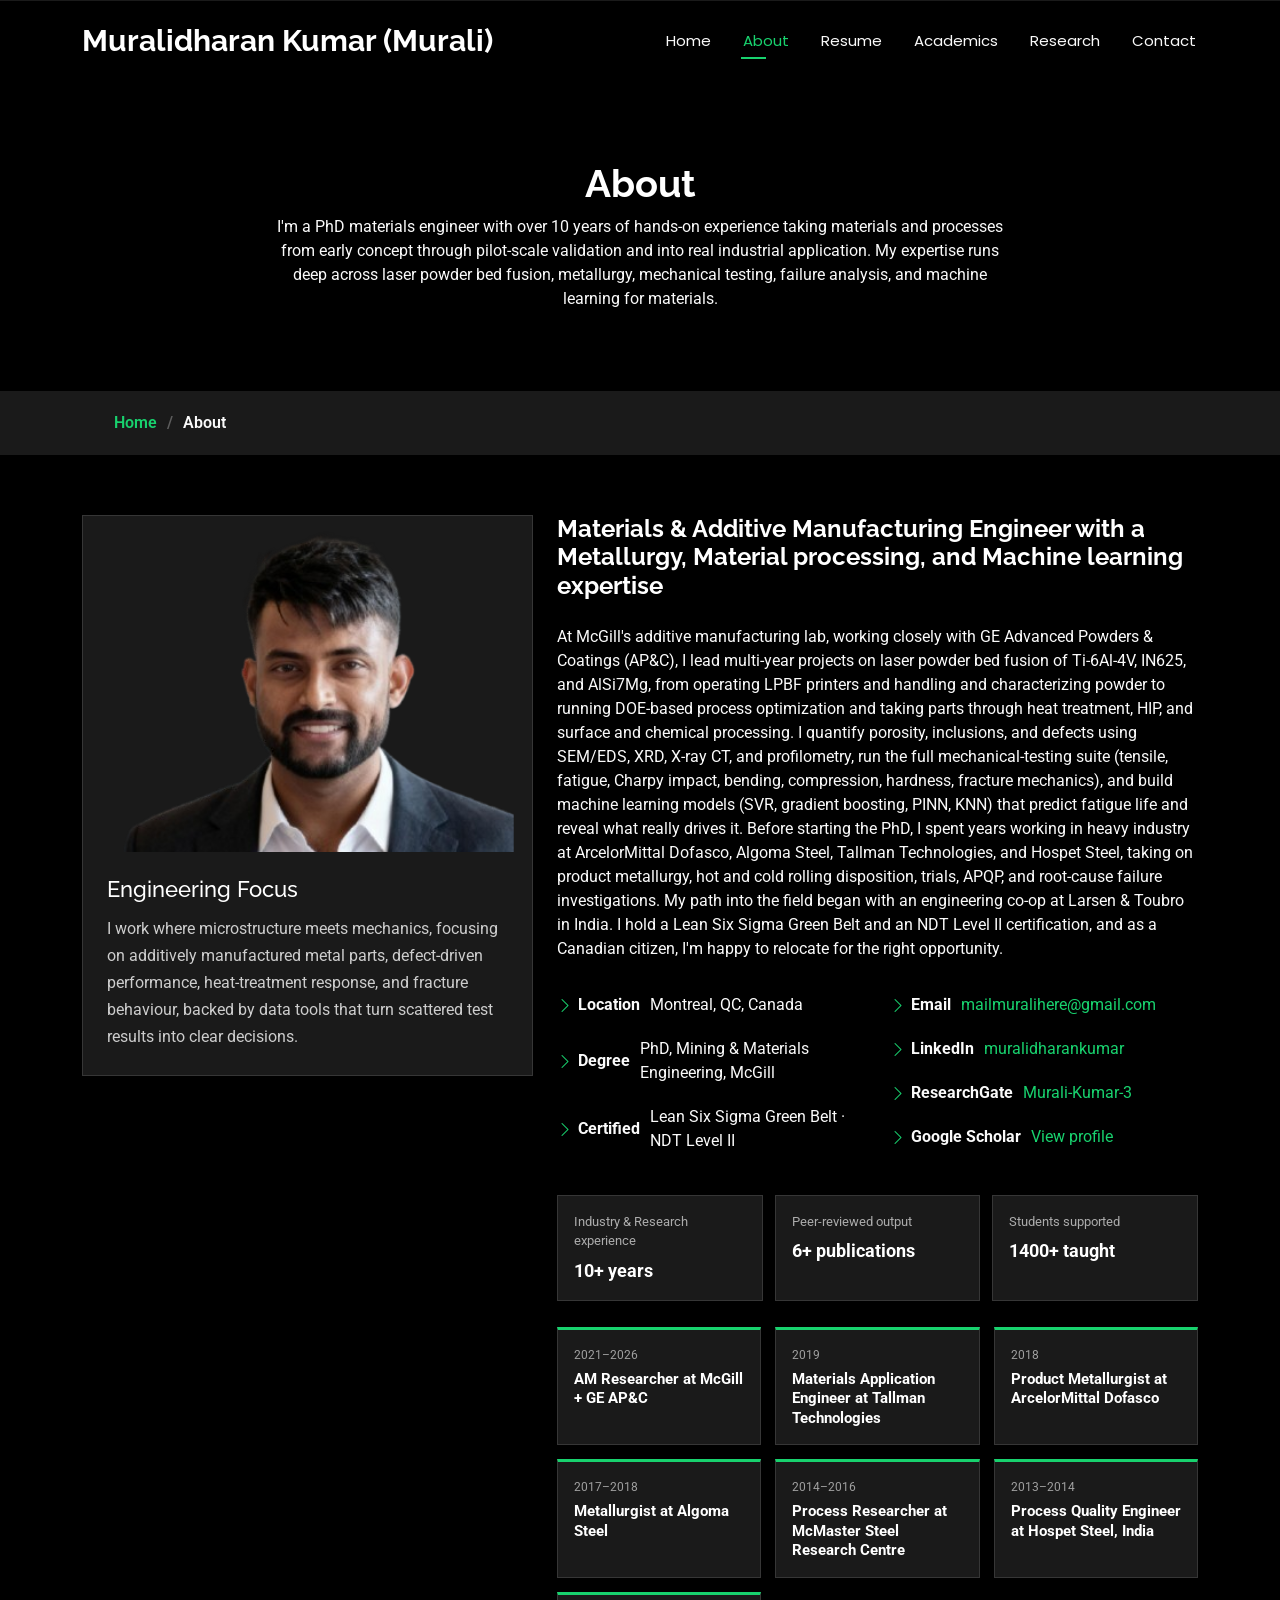
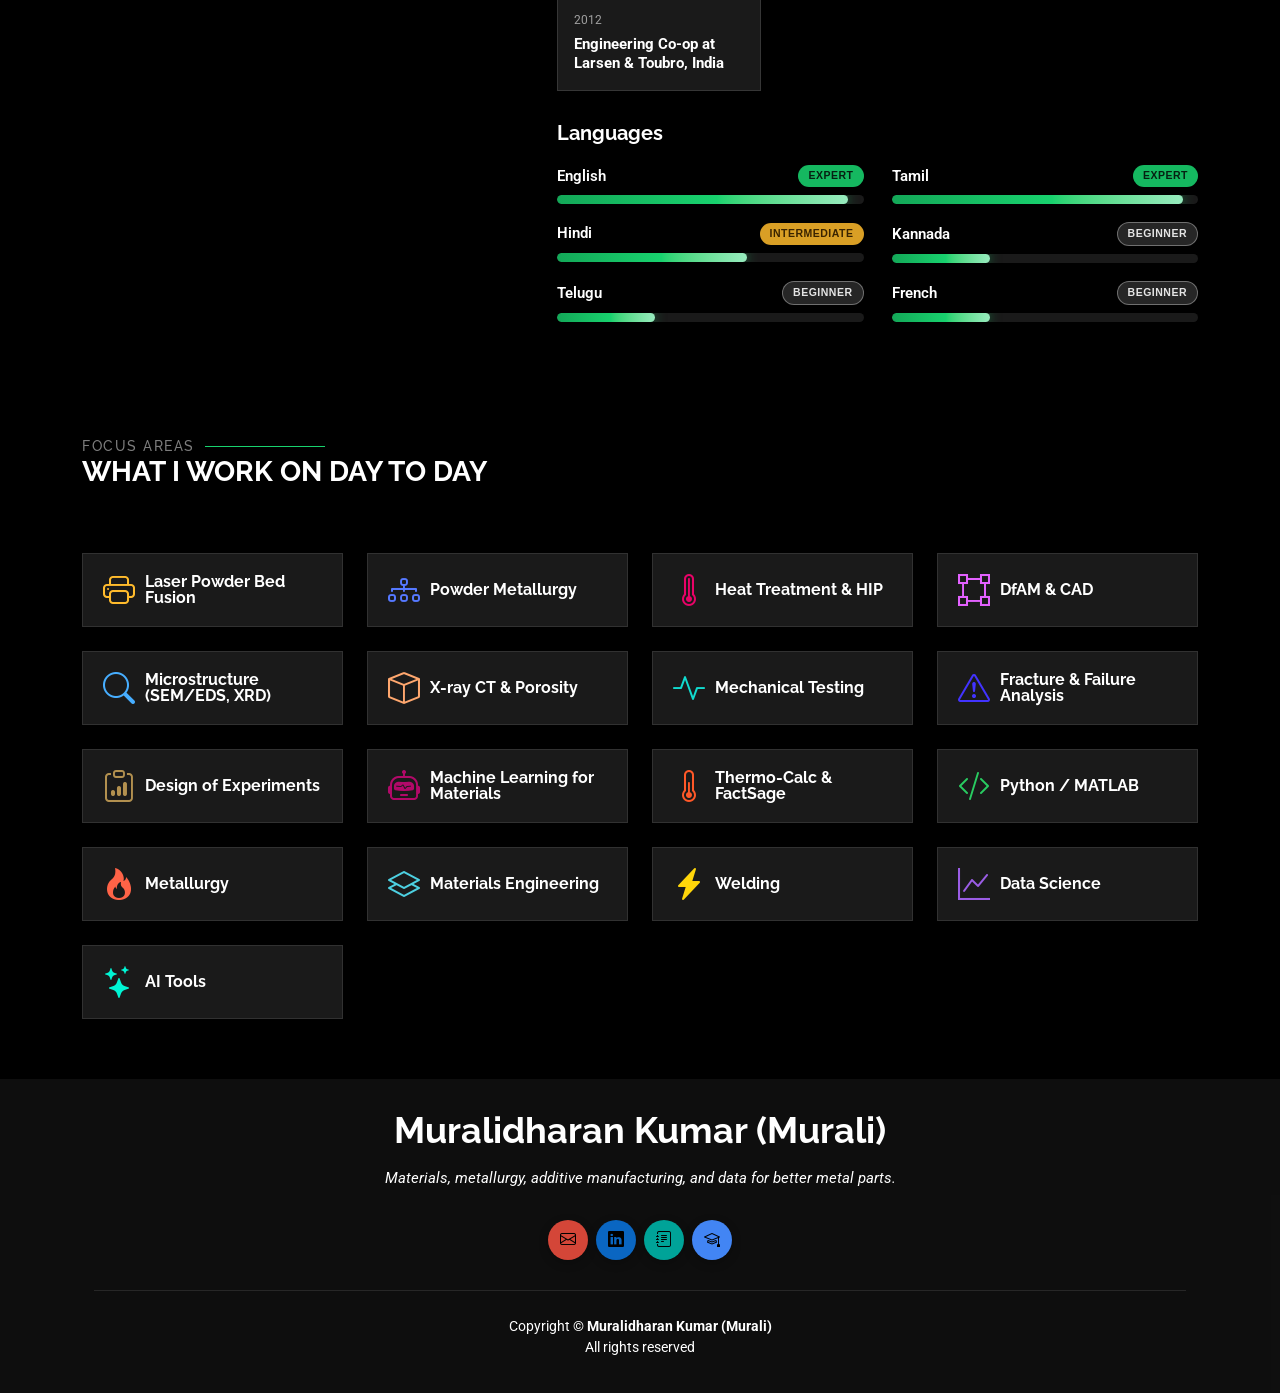
==== commit 52bd3fe0: "Add gradient language proficiency bars to the About page Replace the plain languages list with a ded" ====
--- a/about.html
+++ b/about.html
@@ -109,7 +109,7 @@
           </div>
 
           <div class="col-lg-7 content">
-            <h2>Materials &amp; Additive Manufacturing Engineer with a Metallurgy, Material processing, and Data Science expertise </h2>
+            <h2>Materials &amp; Additive Manufacturing Engineer with a Metallurgy, Material processing, and Machine learning expertise </h2>
             <p class="py-3">At McGill's additive manufacturing lab, working closely with GE Advanced Powders &amp; Coatings (AP&amp;C), I lead multi-year projects on laser powder bed fusion of Ti-6Al-4V, IN625, and AlSi7Mg, from operating LPBF printers and handling and characterizing powder to running DOE-based process optimization and taking parts through heat treatment, HIP, and surface and chemical processing. I quantify porosity, inclusions, and defects using SEM/EDS, XRD, X-ray CT, and profilometry, run the full mechanical-testing suite (tensile, fatigue, Charpy impact, bending, compression, hardness, fracture mechanics), and build machine learning models (SVR, gradient boosting, PINN, KNN) that predict fatigue life and reveal what really drives it. Before starting the PhD, I spent years working in heavy industry at ArcelorMittal Dofasco, Algoma Steel, Tallman Technologies, and Hospet Steel, taking on product metallurgy, hot and cold rolling disposition, trials, APQP, and root-cause failure investigations. My path into the field began with an engineering co-op at Larsen &amp; Toubro in India. I hold a Lean Six Sigma Green Belt and an NDT Level II certification, and as a Canadian citizen, I'm happy to relocate for the right opportunity.</p>
 
             <div class="row">
@@ -126,12 +126,15 @@
                   <li><i class="bi bi-chevron-right"></i> <strong>LinkedIn</strong> <span><a href="https://www.linkedin.com/in/muralidharankumar" target="_blank" rel="noopener noreferrer">muralidharankumar</a></span></li>
                   <li><i class="bi bi-chevron-right"></i> <strong>ResearchGate</strong> <span><a href="https://www.researchgate.net/profile/Murali-Kumar-3" target="_blank" rel="noopener noreferrer">Murali-Kumar-3</a></span></li>
                   <li><i class="bi bi-chevron-right"></i> <strong>Google Scholar</strong> <span><a href="https://scholar.google.com/citations?user=EyrufDgAAAAJ" target="_blank" rel="noopener noreferrer">View profile</a></span></li>
-                  <li><i class="bi bi-chevron-right"></i> <strong>Languages</strong> <span>English, Tamil, Hindi, Kannada, Telugu</span></li>
                 </ul>
               </div>
             </div>
 
             <div class="about-highlights">
+              <div>
+                <span>Industry & Research experience</span>
+                <strong>10+ years</strong>
+              </div>
               <div>
                 <span>Peer-reviewed output</span>
                 <strong>6+ publications</strong>
@@ -140,10 +143,7 @@
                 <span>Students supported</span>
                 <strong>1400+ taught</strong>
               </div>
-              <div>
-                <span>Industry experience</span>
-                <strong>10+ years</strong>
-              </div>
+              
             </div>
 
             <div class="career-strip">
@@ -174,6 +174,54 @@
               <div>
                 <span>2012</span>
                 <strong>Engineering Co-op at Larsen &amp; Toubro, India</strong>
+              </div>
+            </div>
+
+            <div class="language-levels" data-aos="fade-up">
+              <h3>Languages</h3>
+              <div class="language-bars">
+                <div class="language-bar" data-aos="fade-up" data-aos-delay="100">
+                  <div class="language-bar-head">
+                    <span class="language-bar-name">English</span>
+                    <span class="lang-level expert">Expert</span>
+                  </div>
+                  <div class="language-bar-track"><div class="language-bar-fill" style="width: 95%;"></div></div>
+                </div>
+                <div class="language-bar" data-aos="fade-up" data-aos-delay="150">
+                  <div class="language-bar-head">
+                    <span class="language-bar-name">Tamil</span>
+                    <span class="lang-level expert">Expert</span>
+                  </div>
+                  <div class="language-bar-track"><div class="language-bar-fill" style="width: 95%;"></div></div>
+                </div>
+                <div class="language-bar" data-aos="fade-up" data-aos-delay="200">
+                  <div class="language-bar-head">
+                    <span class="language-bar-name">Hindi</span>
+                    <span class="lang-level intermediate">Intermediate</span>
+                  </div>
+                  <div class="language-bar-track"><div class="language-bar-fill" style="width: 62%;"></div></div>
+                </div>
+                <div class="language-bar" data-aos="fade-up" data-aos-delay="250">
+                  <div class="language-bar-head">
+                    <span class="language-bar-name">Kannada</span>
+                    <span class="lang-level beginner">Beginner</span>
+                  </div>
+                  <div class="language-bar-track"><div class="language-bar-fill" style="width: 32%;"></div></div>
+                </div>
+                <div class="language-bar" data-aos="fade-up" data-aos-delay="300">
+                  <div class="language-bar-head">
+                    <span class="language-bar-name">Telugu</span>
+                    <span class="lang-level beginner">Beginner</span>
+                  </div>
+                  <div class="language-bar-track"><div class="language-bar-fill" style="width: 32%;"></div></div>
+                </div>
+                <div class="language-bar" data-aos="fade-up" data-aos-delay="350">
+                  <div class="language-bar-head">
+                    <span class="language-bar-name">French</span>
+                    <span class="lang-level beginner">Beginner</span>
+                  </div>
+                  <div class="language-bar-track"><div class="language-bar-fill" style="width: 32%;"></div></div>
+                </div>
               </div>
             </div>
           </div>
--- a/assets/css/main.css
+++ b/assets/css/main.css
@@ -2261,6 +2261,90 @@
 }
 
 /*--------------------------------------------------------------
+# Language proficiency bars (About page)
+--------------------------------------------------------------*/
+.language-levels {
+  margin-top: 30px;
+}
+
+.language-levels h3 {
+  color: var(--heading-color);
+  font-size: 20px;
+  font-weight: 700;
+  margin-bottom: 20px;
+}
+
+.language-bars {
+  display: grid;
+  grid-template-columns: repeat(auto-fit, minmax(220px, 1fr));
+  column-gap: 28px;
+  row-gap: 18px;
+}
+
+.language-bar-head {
+  align-items: center;
+  display: flex;
+  justify-content: space-between;
+  margin-bottom: 8px;
+}
+
+.language-bar-name {
+  color: var(--heading-color);
+  font-size: 15px;
+  font-weight: 600;
+}
+
+.lang-level {
+  border-radius: 999px;
+  display: inline-block;
+  font-family: var(--nav-font);
+  font-size: 10.5px;
+  font-weight: 700;
+  letter-spacing: 0.5px;
+  padding: 3px 10px;
+  text-transform: uppercase;
+}
+
+.lang-level.expert {
+  background: color-mix(in srgb, var(--accent-color), transparent 12%);
+  color: #062012;
+}
+
+.lang-level.intermediate {
+  background: color-mix(in srgb, #ffbb2c, transparent 15%);
+  color: #3a2400;
+}
+
+.lang-level.beginner {
+  background: color-mix(in srgb, var(--default-color), transparent 85%);
+  border: 1px solid color-mix(in srgb, var(--default-color), transparent 65%);
+  color: color-mix(in srgb, var(--default-color), transparent 10%);
+}
+
+.language-bar-track {
+  background: color-mix(in srgb, var(--default-color), transparent 90%);
+  border-radius: 999px;
+  height: 9px;
+  overflow: hidden;
+}
+
+.language-bar-fill {
+  background: linear-gradient(90deg,
+    color-mix(in srgb, var(--accent-color), black 20%),
+    var(--accent-color) 55%,
+    color-mix(in srgb, var(--accent-color), white 55%));
+  border-radius: 999px;
+  box-shadow: 0 0 12px color-mix(in srgb, var(--accent-color), transparent 45%);
+  height: 100%;
+}
+
+@media (max-width: 480px) {
+  .language-bars {
+    grid-template-columns: 1fr;
+  }
+}
+
+/*--------------------------------------------------------------
 # Mobile refinements (longer name + hero card fit)
 --------------------------------------------------------------*/
 @media (max-width: 575px) {
